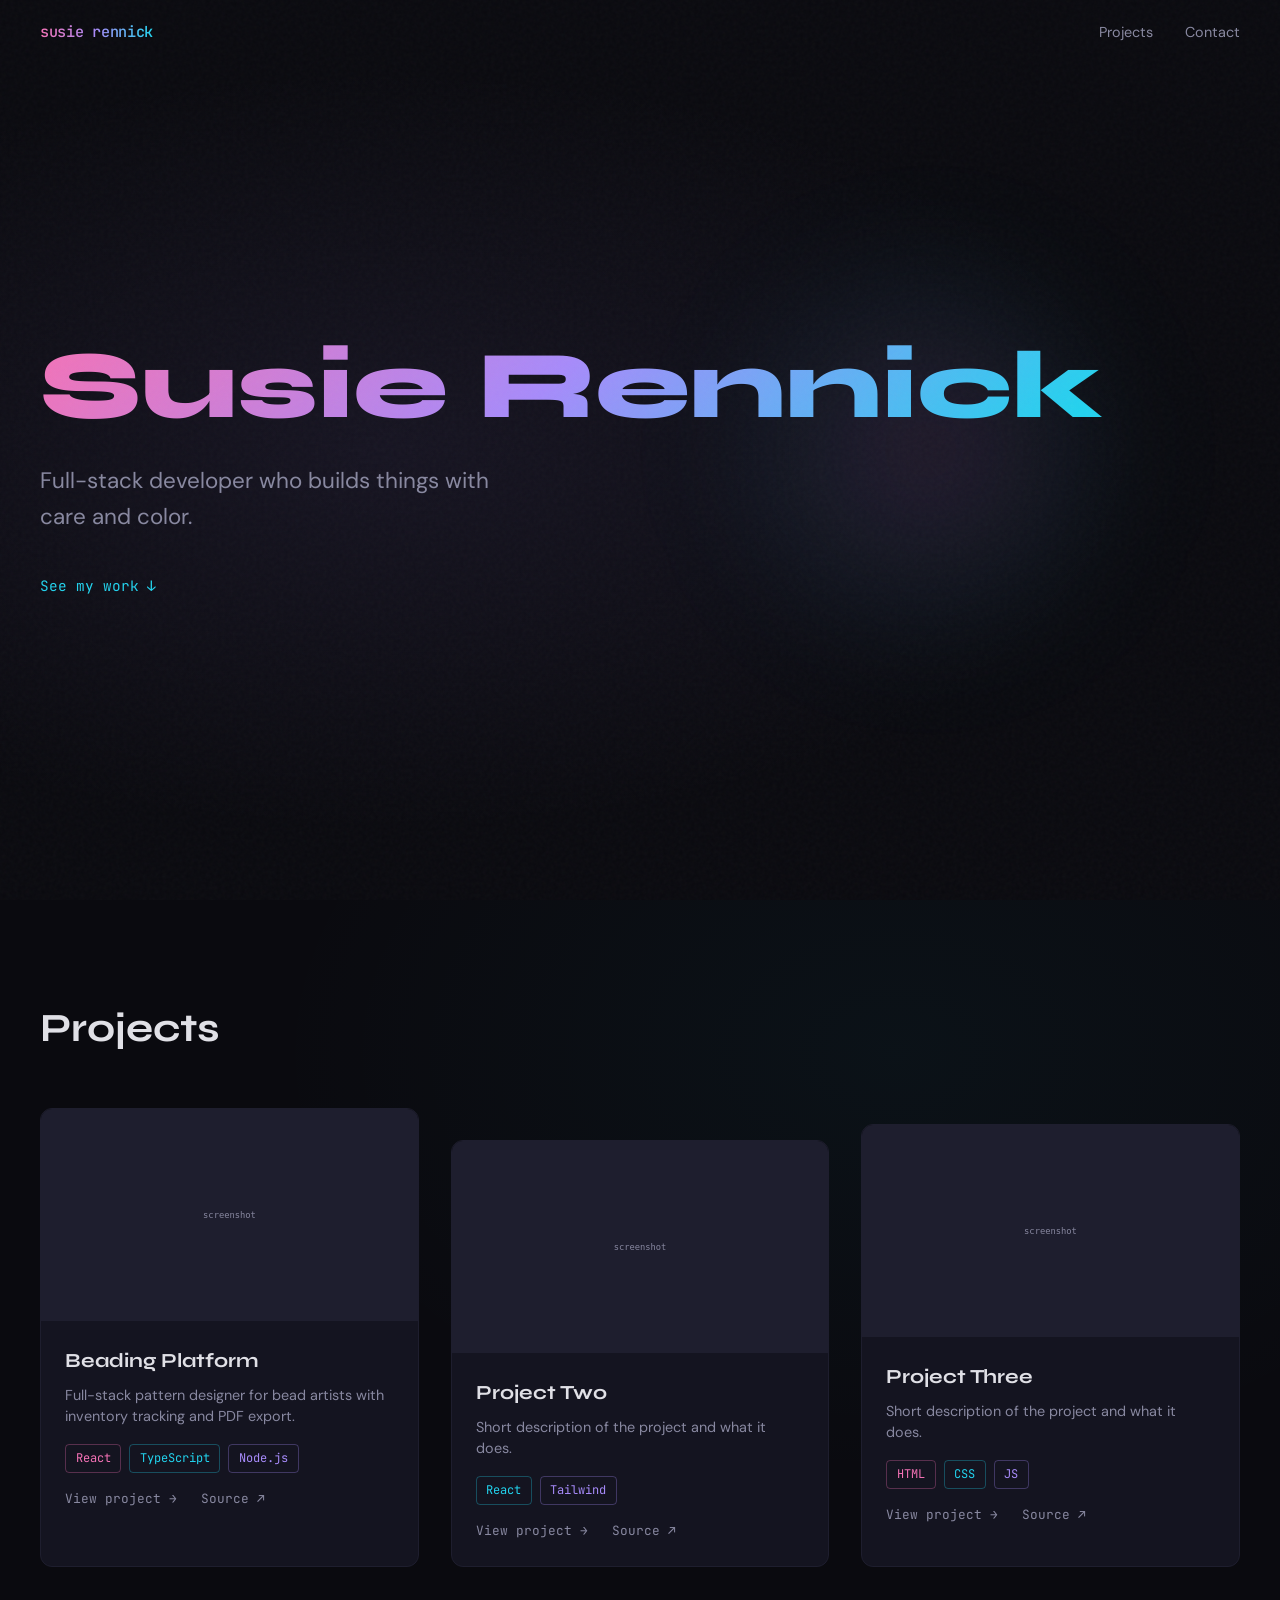
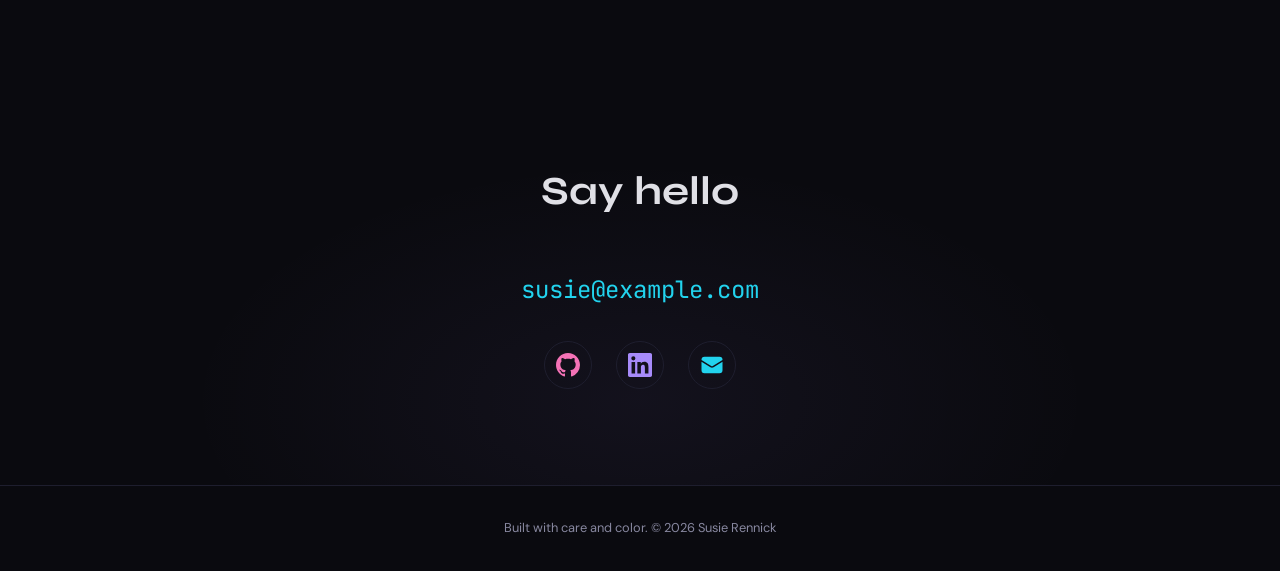
==== index.html @ 8433e07b "feat: add GitHub Pages config, favicon, and Open Graph meta tags Co-Authored-By: Claude Opus 4.6 <no" ====
<!DOCTYPE html>
<html lang="en">
<head>
  <meta charset="UTF-8">
  <meta name="viewport" content="width=device-width, initial-scale=1.0">
  <title>Susie Rennick — Developer</title>
  <meta name="description" content="Full-stack developer portfolio">
  <link rel="icon" href="data:image/svg+xml,<svg xmlns='http://www.w3.org/2000/svg' viewBox='0 0 100 100'><text y='.9em' font-size='90'>🌈</text></svg>">
  <meta property="og:title" content="Susie Rennick — Developer">
  <meta property="og:description" content="Full-stack developer portfolio">
  <meta property="og:type" content="website">
  <meta property="og:url" content="https://susierennick.github.io">
  <link rel="stylesheet" href="css/styles.css">
</head>
<body>
  <!-- Sections will be added in subsequent tasks -->
  <nav class="nav" id="nav">
    <div class="nav__inner">
      <a href="/" class="nav__logo"><span class="mono-rainbow">susie rennick</span></a>
      <button class="nav__toggle" id="nav-toggle" aria-label="Toggle menu" aria-expanded="false">
        <span></span><span></span><span></span>
      </button>
      <ul class="nav__links" id="nav-links">
        <li><a href="#projects">Projects</a></li>
        <li><a href="#contact">Contact</a></li>
      </ul>
    </div>
  </nav>
  <section class="hero" id="hero">
    <div class="hero__content reveal">
      <h1 class="hero__name">Susie Rennick</h1>
      <p class="hero__tagline">Full-stack developer who builds things with care and color.</p>
      <a href="#projects" class="hero__cta">See my work <span class="hero__arrow">↓</span></a>
    </div>
    <div class="hero__orb" aria-hidden="true"></div>
  </section>
  <section class="projects" id="projects">
    <div class="projects__inner">
      <h2 class="section-heading">Projects</h2>
      <div class="projects__grid">

        <article class="card card--pink reveal">
          <div class="card__image">
            <img src="assets/images/placeholder.svg" alt="Beading Platform screenshot" loading="lazy">
          </div>
          <div class="card__body">
            <h3 class="card__title">Beading Platform</h3>
            <p class="card__desc">Full-stack pattern designer for bead artists with inventory tracking and PDF export.</p>
            <div class="card__tags">
              <span class="tag tag--pink">React</span>
              <span class="tag tag--cyan">TypeScript</span>
              <span class="tag tag--purple">Node.js</span>
            </div>
            <div class="card__links">
              <a href="projects/beading-platform.html" class="card__link">View project →</a>
              <a href="#" class="card__link">Source ↗</a>
            </div>
          </div>
        </article>

        <article class="card card--cyan reveal">
          <div class="card__image">
            <img src="assets/images/placeholder.svg" alt="Project 2 screenshot" loading="lazy">
          </div>
          <div class="card__body">
            <h3 class="card__title">Project Two</h3>
            <p class="card__desc">Short description of the project and what it does.</p>
            <div class="card__tags">
              <span class="tag tag--cyan">React</span>
              <span class="tag tag--purple">Tailwind</span>
            </div>
            <div class="card__links">
              <a href="#" class="card__link">View project →</a>
              <a href="#" class="card__link">Source ↗</a>
            </div>
          </div>
        </article>

        <article class="card card--purple reveal">
          <div class="card__image">
            <img src="assets/images/placeholder.svg" alt="Project 3 screenshot" loading="lazy">
          </div>
          <div class="card__body">
            <h3 class="card__title">Project Three</h3>
            <p class="card__desc">Short description of the project and what it does.</p>
            <div class="card__tags">
              <span class="tag tag--pink">HTML</span>
              <span class="tag tag--cyan">CSS</span>
              <span class="tag tag--purple">JS</span>
            </div>
            <div class="card__links">
              <a href="#" class="card__link">View project →</a>
              <a href="#" class="card__link">Source ↗</a>
            </div>
          </div>
        </article>

      </div>
    </div>
  </section>
  <section class="contact" id="contact">
    <div class="contact__inner reveal">
      <h2 class="section-heading">Say hello</h2>
      <a href="mailto:susie@example.com" class="contact__email">susie@example.com</a>
      <div class="contact__socials">
        <a href="https://github.com/susierennick" class="social social--pink" aria-label="GitHub" target="_blank" rel="noopener">
          <svg width="24" height="24" viewBox="0 0 24 24" fill="currentColor"><path d="M12 0C5.37 0 0 5.37 0 12c0 5.31 3.435 9.795 8.205 11.385.6.105.825-.255.825-.57 0-.285-.015-1.23-.015-2.235-3.015.555-3.795-.735-4.035-1.41-.135-.345-.72-1.41-1.23-1.695-.42-.225-1.02-.78-.015-.795.945-.015 1.62.87 1.845 1.23 1.08 1.815 2.805 1.305 3.495.99.105-.78.42-1.305.765-1.605-2.67-.3-5.46-1.335-5.46-5.925 0-1.305.465-2.385 1.23-3.225-.12-.3-.54-1.53.12-3.18 0 0 1.005-.315 3.3 1.23.96-.27 1.98-.405 3-.405s2.04.135 3 .405c2.295-1.56 3.3-1.23 3.3-1.23.66 1.65.24 2.88.12 3.18.765.84 1.23 1.905 1.23 3.225 0 4.605-2.805 5.625-5.475 5.925.435.375.81 1.095.81 2.22 0 1.605-.015 2.895-.015 3.3 0 .315.225.69.825.57A12.02 12.02 0 0024 12c0-6.63-5.37-12-12-12z"/></svg>
        </a>
        <a href="https://linkedin.com/in/susierennick" class="social social--purple" aria-label="LinkedIn" target="_blank" rel="noopener">
          <svg width="24" height="24" viewBox="0 0 24 24" fill="currentColor"><path d="M20.447 20.452h-3.554v-5.569c0-1.328-.027-3.037-1.852-3.037-1.853 0-2.136 1.445-2.136 2.939v5.667H9.351V9h3.414v1.561h.046c.477-.9 1.637-1.85 3.37-1.85 3.601 0 4.267 2.37 4.267 5.455v6.286zM5.337 7.433a2.062 2.062 0 01-2.063-2.065 2.064 2.064 0 112.063 2.065zm1.782 13.019H3.555V9h3.564v11.452zM22.225 0H1.771C.792 0 0 .774 0 1.729v20.542C0 23.227.792 24 1.771 24h20.451C23.2 24 24 23.227 24 22.271V1.729C24 .774 23.2 0 22.222 0h.003z"/></svg>
        </a>
        <a href="mailto:susie@example.com" class="social social--cyan" aria-label="Email" target="_blank" rel="noopener">
          <svg width="24" height="24" viewBox="0 0 24 24" fill="currentColor"><path d="M1.5 8.67v8.58a3 3 0 003 3h15a3 3 0 003-3V8.67l-8.928 5.493a3 3 0 01-3.144 0L1.5 8.67z"/><path d="M22.5 6.908V6.75a3 3 0 00-3-3h-15a3 3 0 00-3 3v.158l9.714 5.978a1.5 1.5 0 001.572 0L22.5 6.908z"/></svg>
        </a>
      </div>
    </div>
  </section>

  <footer class="footer">
    <p class="footer__text">Built with care and color. © 2026 Susie Rennick</p>
  </footer>
  <script src="js/main.js"></script>
</body>
</html>
---- css/styles.css ----
/* ── Google Fonts import ── */
@import url('https://fonts.googleapis.com/css2?family=DM+Sans:ital,wght@0,400;0,500;0,700;1,400&family=JetBrains+Mono:wght@400;500;700&family=Syne:wght@400;500;600;700;800&display=swap');

/* ── CSS Custom Properties ── */
:root {
  /* Base */
  --bg: #0a0a0f;
  --surface: #141420;
  --border: #1e1e2e;
  --text: #e0e0e6;
  --text-muted: #8888a0;

  /* Dominant rainbow */
  --pink: #f472b6;
  --cyan: #22d3ee;
  --purple: #a78bfa;

  /* Supporting rainbow */
  --blue: #60a5fa;
  --green: #4ade80;
  --yellow: #facc15;
  --orange: #fb923c;

  /* Typography */
  --font-display: 'Syne', sans-serif;
  --font-body: 'DM Sans', sans-serif;
  --font-mono: 'JetBrains Mono', monospace;

  /* Spacing */
  --section-padding: 6rem 2rem;
  --nav-height: 4rem;
}

/* ── Reset ── */
*, *::before, *::after { margin: 0; padding: 0; box-sizing: border-box; }

html {
  scroll-behavior: smooth;
  scrollbar-width: thin;
  scrollbar-color: var(--purple) var(--bg);
}

body {
  font-family: var(--font-body);
  color: var(--text);
  background: var(--bg);
  line-height: 1.6;
  overflow-x: hidden;
}

/* ── Grain overlay ── */
body::after {
  content: '';
  position: fixed;
  inset: 0;
  background-image: url("data:image/svg+xml,%3Csvg viewBox='0 0 256 256' xmlns='http://www.w3.org/2000/svg'%3E%3Cfilter id='noise'%3E%3CfeTurbulence type='fractalNoise' baseFrequency='0.9' numOctaves='4' stitchTiles='stitch'/%3E%3C/filter%3E%3Crect width='100%25' height='100%25' filter='url(%23noise)' opacity='0.03'/%3E%3C/svg%3E");
  pointer-events: none;
  z-index: 9999;
}

/* ── Webkit scrollbar ── */
::-webkit-scrollbar { width: 6px; }
::-webkit-scrollbar-track { background: var(--bg); }
::-webkit-scrollbar-thumb {
  background: linear-gradient(180deg, var(--pink), var(--purple), var(--cyan), var(--blue), var(--green), var(--yellow), var(--orange));
  border-radius: 3px;
}

/* ── Typography base ── */
h1, h2, h3, h4 { font-family: var(--font-display); font-weight: 700; }
a { color: inherit; text-decoration: none; }

/* ── Navigation ── */
.nav {
  position: fixed;
  top: 0;
  left: 0;
  right: 0;
  z-index: 1000;
  padding: 0 2rem;
  height: var(--nav-height);
  display: flex;
  align-items: center;
  transition: background 0.3s, backdrop-filter 0.3s;
}

.nav--scrolled {
  background: rgba(20, 20, 32, 0.85);
  backdrop-filter: blur(12px);
  border-bottom: 1px solid var(--border);
}

.nav__inner {
  max-width: 1200px;
  width: 100%;
  margin: 0 auto;
  display: flex;
  align-items: center;
  justify-content: space-between;
}

.nav__logo {
  font-family: var(--font-mono);
  font-size: 0.95rem;
  font-weight: 500;
  letter-spacing: -0.02em;
}

.mono-rainbow {
  background: linear-gradient(90deg, var(--pink), var(--purple), var(--cyan));
  -webkit-background-clip: text;
  background-clip: text;
  -webkit-text-fill-color: transparent;
}

.nav__links {
  display: flex;
  gap: 2rem;
  list-style: none;
}

.nav__links a {
  font-family: var(--font-body);
  font-size: 0.9rem;
  color: var(--text-muted);
  transition: color 0.2s;
  position: relative;
}

.nav__links a::after {
  content: '';
  position: absolute;
  bottom: -4px;
  left: 0;
  width: 0;
  height: 2px;
  background: var(--pink);
  transition: width 0.3s;
}

.nav__links a:hover { color: var(--text); }
.nav__links a:hover::after { width: 100%; }

/* Hamburger */
.nav__toggle {
  display: none;
  flex-direction: column;
  gap: 5px;
  background: none;
  border: none;
  cursor: pointer;
  padding: 4px;
}

.nav__toggle span {
  width: 24px;
  height: 2px;
  background: var(--text);
  transition: transform 0.3s, opacity 0.3s;
}

/* Mobile */
@media (max-width: 768px) {
  .nav__toggle { display: flex; }
  .nav__links {
    position: fixed;
    top: var(--nav-height);
    left: 0;
    right: 0;
    flex-direction: column;
    background: rgba(20, 20, 32, 0.95);
    backdrop-filter: blur(12px);
    padding: 2rem;
    gap: 1.5rem;
    transform: translateY(-100%);
    opacity: 0;
    transition: transform 0.3s, opacity 0.3s;
    pointer-events: none;
  }
  .nav__links--open {
    transform: translateY(0);
    opacity: 1;
    pointer-events: all;
  }
  .nav__toggle--open span:nth-child(1) { transform: rotate(45deg) translate(5px, 5px); }
  .nav__toggle--open span:nth-child(2) { opacity: 0; }
  .nav__toggle--open span:nth-child(3) { transform: rotate(-45deg) translate(5px, -5px); }
}

/* ── Hero ── */
.hero {
  min-height: 100vh;
  display: flex;
  align-items: center;
  padding: var(--section-padding);
  padding-top: calc(var(--nav-height) + 4rem);
  position: relative;
  overflow: hidden;
  background: radial-gradient(ellipse at 30% 50%, rgba(167, 139, 250, 0.08) 0%, transparent 60%);
}

.hero__content {
  max-width: 1200px;
  margin: 0 auto;
  width: 100%;
  position: relative;
  z-index: 1;
}

.hero__name {
  font-family: var(--font-display);
  font-size: clamp(3rem, 8vw, 6rem);
  font-weight: 800;
  line-height: 1.1;
  background: linear-gradient(135deg, var(--pink), var(--purple), var(--cyan), var(--blue), var(--green), var(--yellow), var(--orange), var(--pink));
  background-size: 300% 300%;
  -webkit-background-clip: text;
  background-clip: text;
  -webkit-text-fill-color: transparent;
  animation: rainbow-shift 8s ease-in-out infinite;
}

@keyframes rainbow-shift {
  0%, 100% { background-position: 0% 50%; }
  50% { background-position: 100% 50%; }
}

.hero__tagline {
  font-size: clamp(1.1rem, 2.5vw, 1.4rem);
  color: var(--text-muted);
  margin-top: 1.5rem;
  max-width: 500px;
}

.hero__cta {
  display: inline-flex;
  align-items: center;
  gap: 0.5rem;
  margin-top: 2.5rem;
  font-family: var(--font-mono);
  font-size: 0.9rem;
  color: var(--cyan);
  transition: color 0.2s;
}

.hero__cta:hover { color: var(--text); }

.hero__arrow {
  display: inline-block;
  animation: bounce 2s ease-in-out infinite;
}

@keyframes bounce {
  0%, 100% { transform: translateY(0); }
  50% { transform: translateY(4px); }
}

/* Decorative orb */
.hero__orb {
  position: absolute;
  right: 10%;
  top: 50%;
  transform: translateY(-50%);
  width: clamp(250px, 35vw, 450px);
  height: clamp(250px, 35vw, 450px);
  border-radius: 50%;
  background: radial-gradient(circle, rgba(244, 114, 182, 0.15), rgba(167, 139, 250, 0.1), rgba(34, 211, 238, 0.05), transparent 70%);
  filter: blur(60px);
  animation: orb-pulse 6s ease-in-out infinite;
}

@keyframes orb-pulse {
  0%, 100% { transform: translateY(-50%) scale(1); opacity: 0.6; }
  50% { transform: translateY(-50%) scale(1.1); opacity: 1; }
}

@media (max-width: 768px) {
  .hero__orb {
    right: -20%;
    width: 300px;
    height: 300px;
  }
}

/* ── Section shared ── */
.section-heading {
  font-size: clamp(1.8rem, 4vw, 2.5rem);
  margin-bottom: 3rem;
  color: var(--text);
}

/* ── Projects ── */
.projects {
  padding: var(--section-padding);
  background: radial-gradient(ellipse at 70% 20%, rgba(34, 211, 238, 0.04) 0%, transparent 50%);
}

.projects__inner {
  max-width: 1200px;
  margin: 0 auto;
}

.projects__grid {
  display: grid;
  grid-template-columns: repeat(auto-fill, minmax(320px, 1fr));
  gap: 2rem;
}

/* Staggered offsets */
.projects__grid .card:nth-child(2) { margin-top: 2rem; }
.projects__grid .card:nth-child(3n) { margin-top: 1rem; }

/* ── Cards ── */
.card {
  background: var(--surface);
  border: 1px solid var(--border);
  border-radius: 12px;
  overflow: hidden;
  transition: border-color 0.3s, box-shadow 0.3s, transform 0.3s;
}

.card:hover { transform: translateY(-4px); }
.card--pink:hover { border-color: var(--pink); box-shadow: 0 0 30px rgba(244, 114, 182, 0.15); }
.card--cyan:hover { border-color: var(--cyan); box-shadow: 0 0 30px rgba(34, 211, 238, 0.15); }
.card--purple:hover { border-color: var(--purple); box-shadow: 0 0 30px rgba(167, 139, 250, 0.15); }

.card__image {
  aspect-ratio: 16/9;
  overflow: hidden;
  background: var(--bg);
}

.card__image img {
  width: 100%;
  height: 100%;
  object-fit: cover;
}

.card__body { padding: 1.5rem; }

.card__title {
  font-family: var(--font-display);
  font-size: 1.25rem;
  margin-bottom: 0.5rem;
}

.card__desc {
  font-size: 0.9rem;
  color: var(--text-muted);
  margin-bottom: 1rem;
  line-height: 1.5;
}

.card__tags {
  display: flex;
  flex-wrap: wrap;
  gap: 0.5rem;
  margin-bottom: 1rem;
}

.tag {
  font-family: var(--font-mono);
  font-size: 0.75rem;
  padding: 0.25rem 0.6rem;
  border-radius: 4px;
  border: 1px solid;
}

.tag--pink { color: var(--pink); border-color: rgba(244, 114, 182, 0.3); }
.tag--cyan { color: var(--cyan); border-color: rgba(34, 211, 238, 0.3); }
.tag--purple { color: var(--purple); border-color: rgba(167, 139, 250, 0.3); }

.card__links {
  display: flex;
  gap: 1.5rem;
}

.card__link {
  font-family: var(--font-mono);
  font-size: 0.8rem;
  color: var(--text-muted);
  transition: color 0.2s;
}

.card__link:hover { color: var(--text); }

/* ── Scroll reveal animation ── */
.reveal {
  opacity: 0;
  transform: translateY(30px);
  transition: opacity 0.6s ease, transform 0.6s ease;
}

.reveal--visible {
  opacity: 1;
  transform: translateY(0);
}

@media (max-width: 768px) {
  .projects__grid { grid-template-columns: 1fr; }
  .projects__grid .card:nth-child(n) { margin-top: 0; }
}

/* ── Contact ── */
.contact {
  padding: var(--section-padding);
  text-align: center;
  background: radial-gradient(ellipse at 50% 80%, rgba(167, 139, 250, 0.06) 0%, transparent 50%);
}

.contact__inner {
  max-width: 600px;
  margin: 0 auto;
}

.contact__email {
  display: inline-block;
  font-family: var(--font-mono);
  font-size: clamp(1.1rem, 3vw, 1.5rem);
  color: var(--cyan);
  margin-bottom: 2rem;
  position: relative;
  transition: color 0.2s;
}

.contact__email::after {
  content: '';
  position: absolute;
  bottom: -2px;
  left: 0;
  width: 0;
  height: 2px;
  background: var(--cyan);
  transition: width 0.3s;
}

.contact__email:hover { color: var(--text); }
.contact__email:hover::after { width: 100%; }

.contact__socials {
  display: flex;
  justify-content: center;
  gap: 1.5rem;
}

.social {
  display: flex;
  align-items: center;
  justify-content: center;
  width: 48px;
  height: 48px;
  border-radius: 50%;
  border: 1px solid var(--border);
  transition: transform 0.2s, border-color 0.2s, box-shadow 0.2s;
}

.social:hover { transform: scale(1.15); }
.social--pink { color: var(--pink); }
.social--pink:hover { border-color: var(--pink); box-shadow: 0 0 20px rgba(244, 114, 182, 0.2); }
.social--purple { color: var(--purple); }
.social--purple:hover { border-color: var(--purple); box-shadow: 0 0 20px rgba(167, 139, 250, 0.2); }
.social--cyan { color: var(--cyan); }
.social--cyan:hover { border-color: var(--cyan); box-shadow: 0 0 20px rgba(34, 211, 238, 0.2); }

/* ── Footer ── */
.footer {
  padding: 2rem;
  text-align: center;
  border-top: 1px solid var(--border);
}

.footer__text {
  font-size: 0.8rem;
  color: var(--text-muted);
}

/* ── Project detail ── */
.project-detail {
  padding: var(--section-padding);
  padding-top: calc(var(--nav-height) + 4rem);
}

.project-detail__inner {
  max-width: 800px;
  margin: 0 auto;
}

.project-detail__back {
  font-family: var(--font-mono);
  font-size: 0.85rem;
  color: var(--text-muted);
  transition: color 0.2s;
  display: inline-block;
  margin-bottom: 2rem;
}

.project-detail__back:hover { color: var(--cyan); }

.project-detail__title {
  font-size: clamp(2rem, 5vw, 3rem);
  margin-bottom: 1rem;
}

.project-detail__subtitle {
  font-size: 1.1rem;
  color: var(--text-muted);
  margin-bottom: 2rem;
  max-width: 600px;
}

.project-detail__screenshot {
  border-radius: 12px;
  overflow: hidden;
  border: 1px solid var(--border);
  margin-bottom: 3rem;
}

.project-detail__screenshot img {
  width: 100%;
  display: block;
}

.project-detail__content h2 {
  font-size: 1.3rem;
  margin: 2rem 0 1rem;
  color: var(--text);
}

.project-detail__content p {
  color: var(--text-muted);
  line-height: 1.7;
  margin-bottom: 1rem;
}

.project-detail__content .card__tags {
  margin-bottom: 1rem;
}

.project-detail__links {
  display: flex;
  gap: 1.5rem;
}
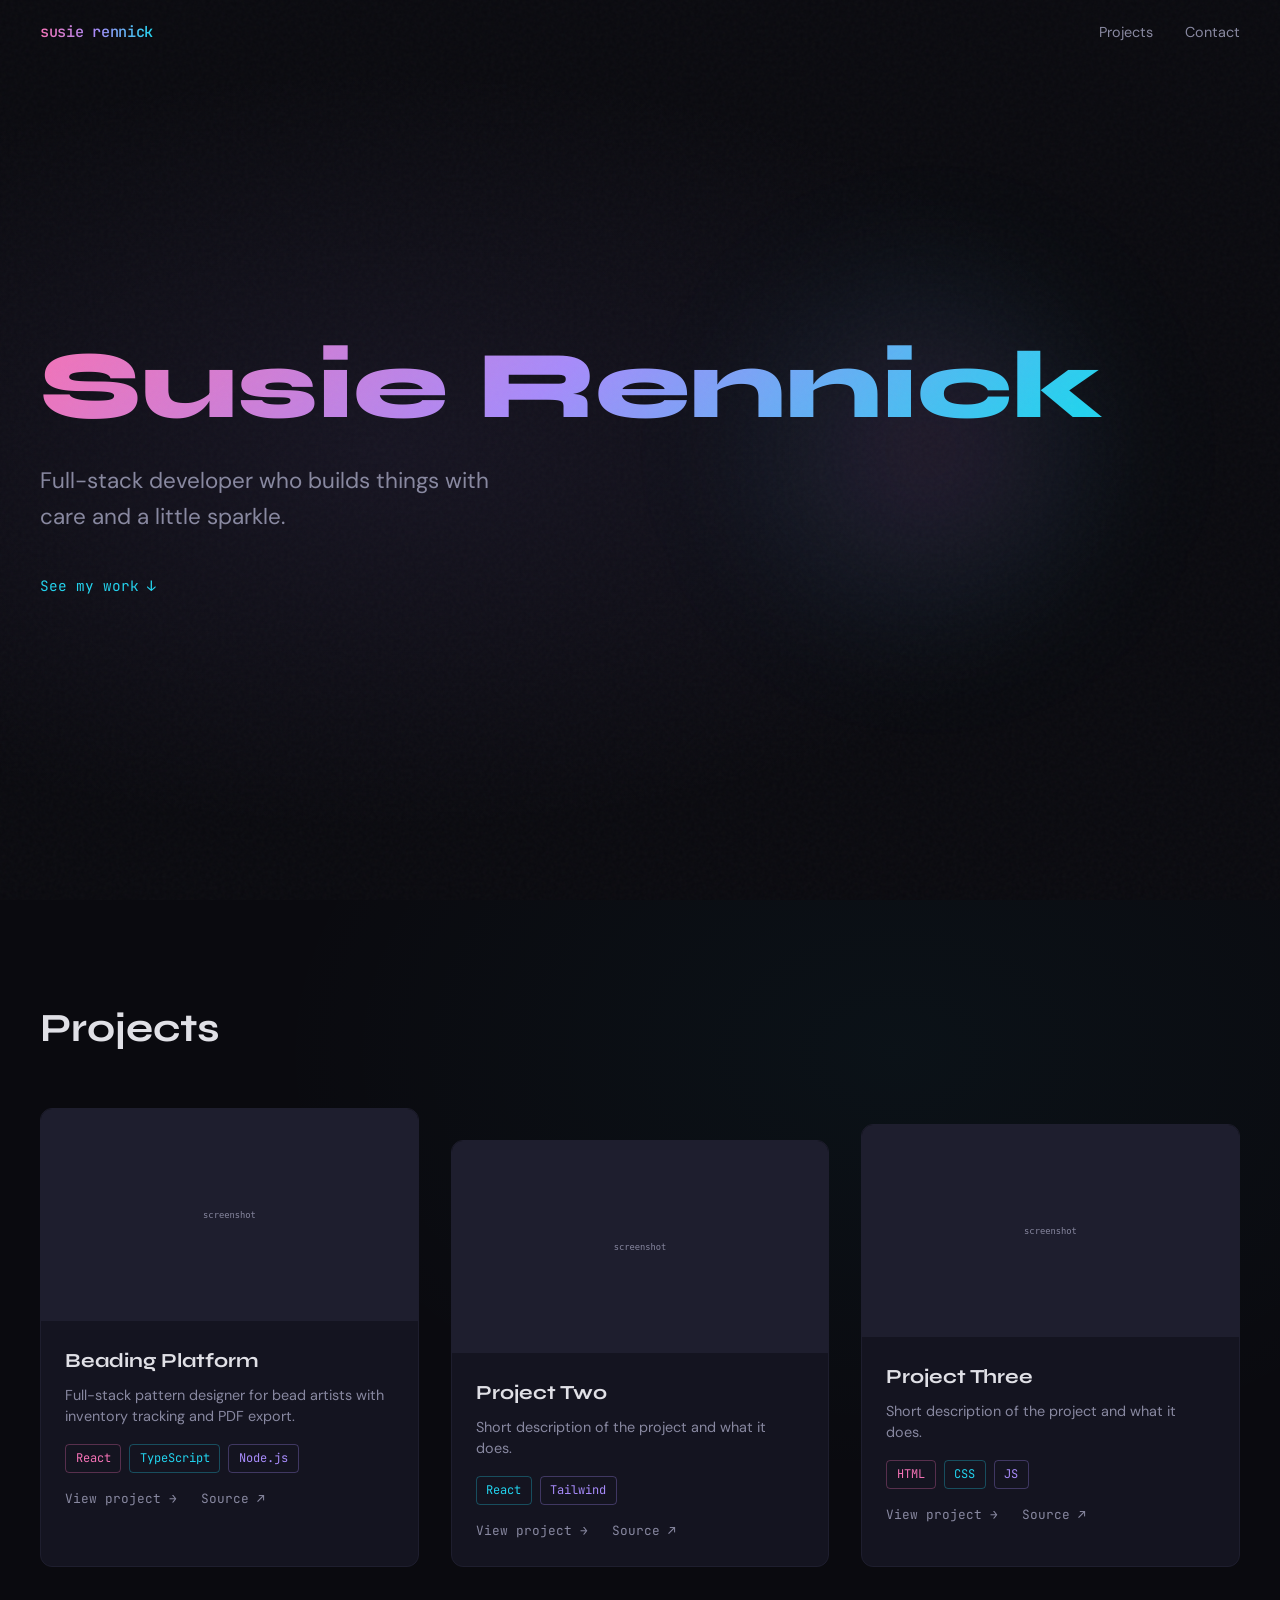
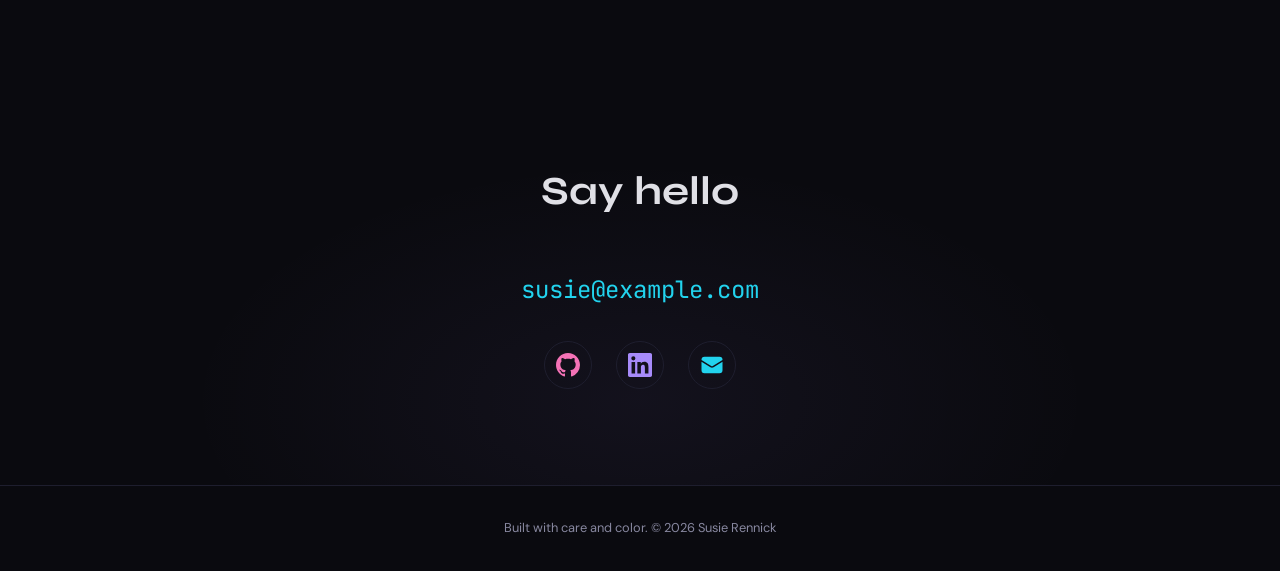
==== commit 44e559d4: "fix: update hero tagline to "care and a little sparkle" Co-Authored-By: Claude Opus 4.6 <noreply@ant" ====
--- a/index.html
+++ b/index.html
@@ -29,7 +29,7 @@
   <section class="hero" id="hero">
     <div class="hero__content reveal">
       <h1 class="hero__name">Susie Rennick</h1>
-      <p class="hero__tagline">Full-stack developer who builds things with care and color.</p>
+      <p class="hero__tagline">Full-stack developer who builds things with care and a little sparkle.</p>
       <a href="#projects" class="hero__cta">See my work <span class="hero__arrow">↓</span></a>
     </div>
     <div class="hero__orb" aria-hidden="true"></div>
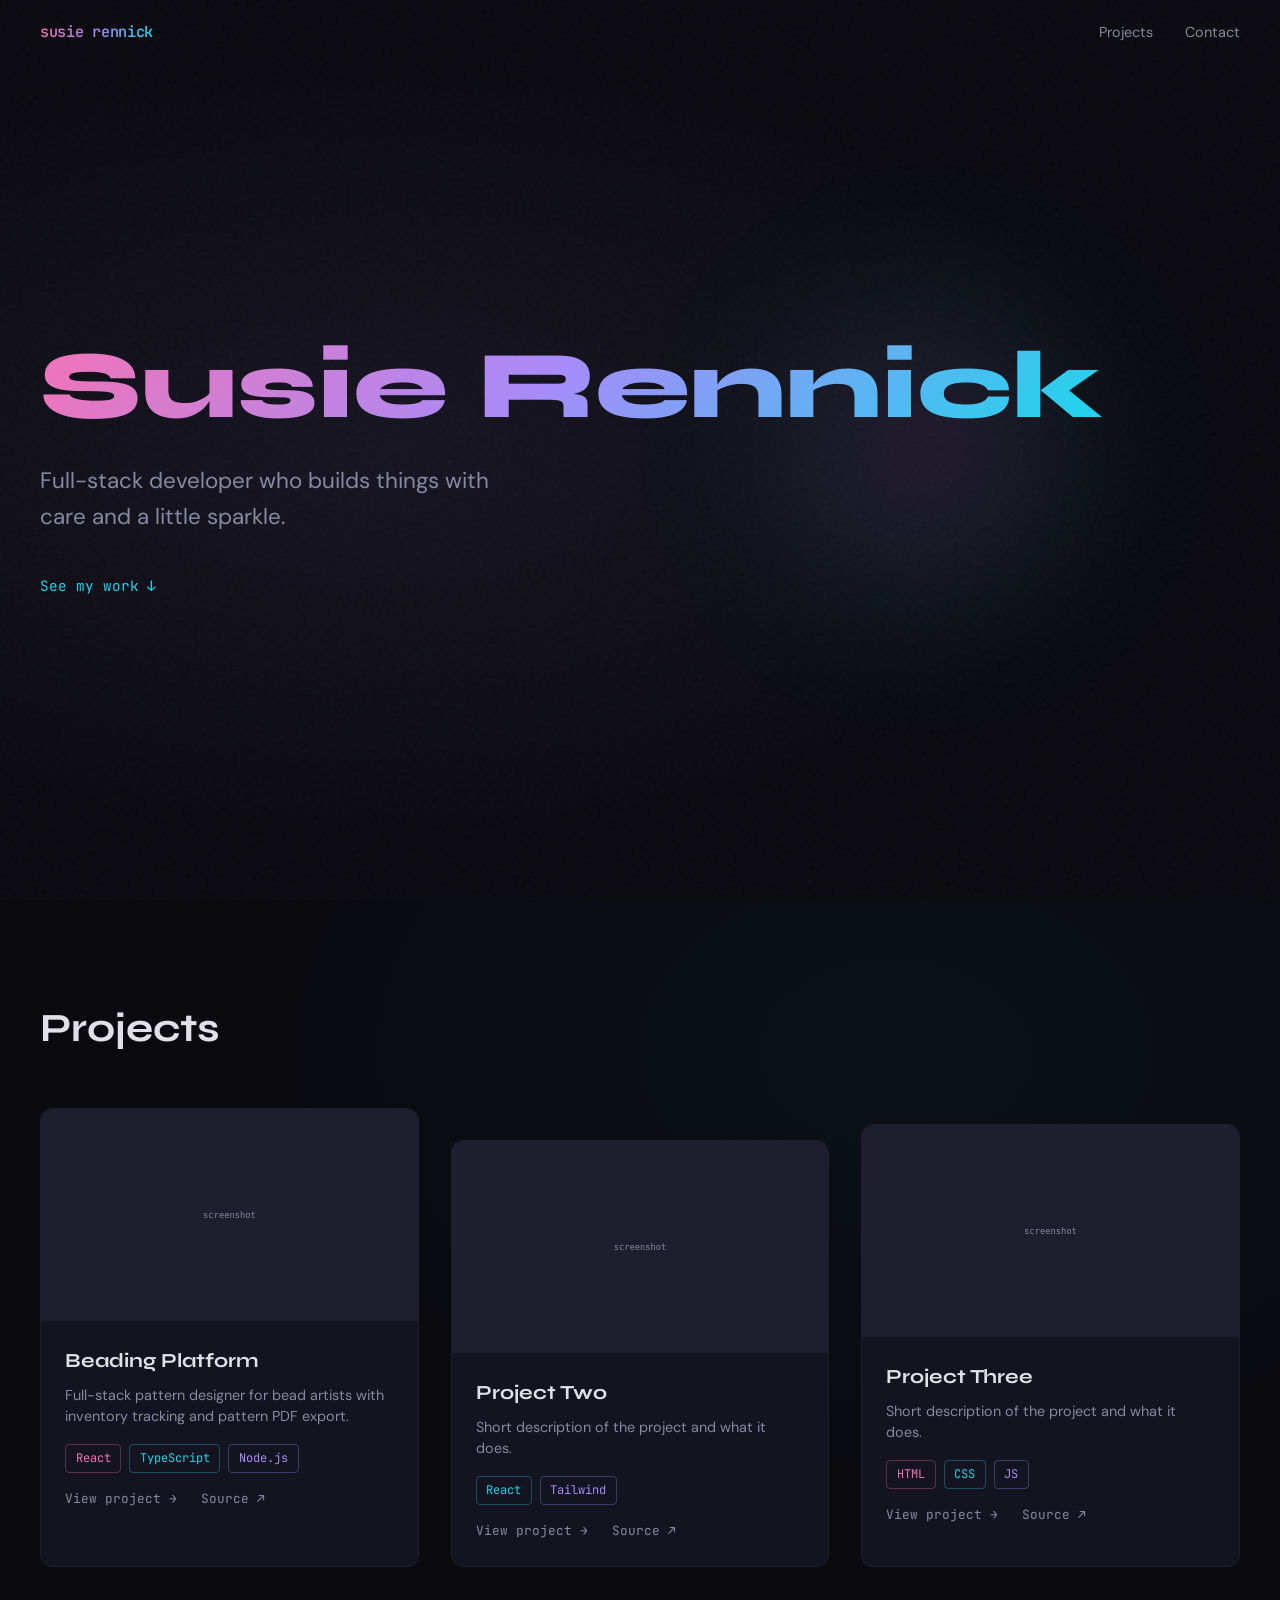
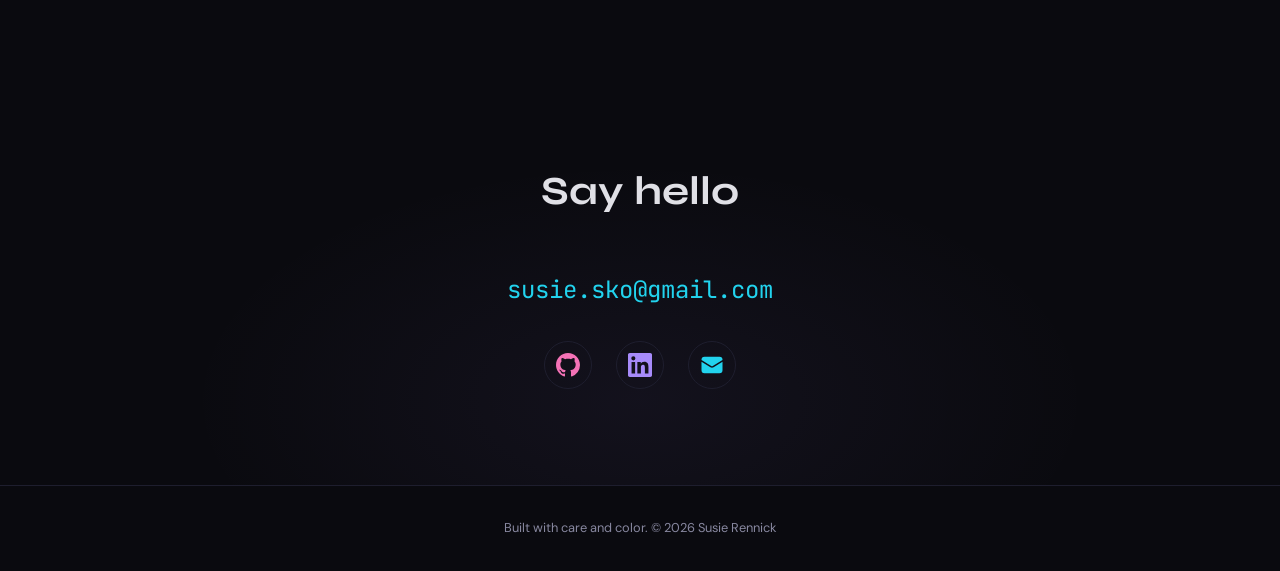
==== commit 56402068: "feat: add features list to beading platform page and update contact info - Add features section with" ====
--- a/index.html
+++ b/index.html
@@ -45,7 +45,7 @@
           </div>
           <div class="card__body">
             <h3 class="card__title">Beading Platform</h3>
-            <p class="card__desc">Full-stack pattern designer for bead artists with inventory tracking and PDF export.</p>
+            <p class="card__desc">Full-stack pattern designer for bead artists with inventory tracking and pattern PDF export.</p>
             <div class="card__tags">
               <span class="tag tag--pink">React</span>
               <span class="tag tag--cyan">TypeScript</span>
@@ -101,15 +101,15 @@
   <section class="contact" id="contact">
     <div class="contact__inner reveal">
       <h2 class="section-heading">Say hello</h2>
-      <a href="mailto:susie@example.com" class="contact__email">susie@example.com</a>
+      <a href="mailto:susie.sko@gmail.com" class="contact__email">susie.sko@gmail.com</a>
       <div class="contact__socials">
-        <a href="https://github.com/susierennick" class="social social--pink" aria-label="GitHub" target="_blank" rel="noopener">
+        <a href="https://github.com/susiesko" class="social social--pink" aria-label="GitHub" target="_blank" rel="noopener">
           <svg width="24" height="24" viewBox="0 0 24 24" fill="currentColor"><path d="M12 0C5.37 0 0 5.37 0 12c0 5.31 3.435 9.795 8.205 11.385.6.105.825-.255.825-.57 0-.285-.015-1.23-.015-2.235-3.015.555-3.795-.735-4.035-1.41-.135-.345-.72-1.41-1.23-1.695-.42-.225-1.02-.78-.015-.795.945-.015 1.62.87 1.845 1.23 1.08 1.815 2.805 1.305 3.495.99.105-.78.42-1.305.765-1.605-2.67-.3-5.46-1.335-5.46-5.925 0-1.305.465-2.385 1.23-3.225-.12-.3-.54-1.53.12-3.18 0 0 1.005-.315 3.3 1.23.96-.27 1.98-.405 3-.405s2.04.135 3 .405c2.295-1.56 3.3-1.23 3.3-1.23.66 1.65.24 2.88.12 3.18.765.84 1.23 1.905 1.23 3.225 0 4.605-2.805 5.625-5.475 5.925.435.375.81 1.095.81 2.22 0 1.605-.015 2.895-.015 3.3 0 .315.225.69.825.57A12.02 12.02 0 0024 12c0-6.63-5.37-12-12-12z"/></svg>
         </a>
-        <a href="https://linkedin.com/in/susierennick" class="social social--purple" aria-label="LinkedIn" target="_blank" rel="noopener">
+        <a href="https://www.linkedin.com/in/susan-rennick/" class="social social--purple" aria-label="LinkedIn" target="_blank" rel="noopener">
           <svg width="24" height="24" viewBox="0 0 24 24" fill="currentColor"><path d="M20.447 20.452h-3.554v-5.569c0-1.328-.027-3.037-1.852-3.037-1.853 0-2.136 1.445-2.136 2.939v5.667H9.351V9h3.414v1.561h.046c.477-.9 1.637-1.85 3.37-1.85 3.601 0 4.267 2.37 4.267 5.455v6.286zM5.337 7.433a2.062 2.062 0 01-2.063-2.065 2.064 2.064 0 112.063 2.065zm1.782 13.019H3.555V9h3.564v11.452zM22.225 0H1.771C.792 0 0 .774 0 1.729v20.542C0 23.227.792 24 1.771 24h20.451C23.2 24 24 23.227 24 22.271V1.729C24 .774 23.2 0 22.222 0h.003z"/></svg>
         </a>
-        <a href="mailto:susie@example.com" class="social social--cyan" aria-label="Email" target="_blank" rel="noopener">
+        <a href="mailto:susie.sko@gmail.com" class="social social--cyan" aria-label="Email" target="_blank" rel="noopener">
           <svg width="24" height="24" viewBox="0 0 24 24" fill="currentColor"><path d="M1.5 8.67v8.58a3 3 0 003 3h15a3 3 0 003-3V8.67l-8.928 5.493a3 3 0 01-3.144 0L1.5 8.67z"/><path d="M22.5 6.908V6.75a3 3 0 00-3-3h-15a3 3 0 00-3 3v.158l9.714 5.978a1.5 1.5 0 001.572 0L22.5 6.908z"/></svg>
         </a>
       </div>
--- a/css/styles.css
+++ b/css/styles.css
@@ -536,6 +536,54 @@
   margin-bottom: 1rem;
 }
 
+.feature-list {
+  list-style: none;
+  display: flex;
+  flex-direction: column;
+  gap: 0.75rem;
+}
+
+.feature-list li {
+  color: var(--text-muted);
+  line-height: 1.6;
+  padding-left: 1.5rem;
+  position: relative;
+}
+
+.feature-list li::before {
+  content: '→';
+  position: absolute;
+  left: 0;
+  color: var(--pink);
+}
+
+.feature-list li:nth-child(2)::before { color: var(--cyan); }
+.feature-list li:nth-child(3)::before { color: var(--purple); }
+.feature-list li:nth-child(4)::before { color: var(--pink); }
+
+.feature-sublist {
+  list-style: none;
+  margin-top: 0.5rem;
+  display: flex;
+  flex-direction: column;
+  gap: 0.4rem;
+}
+
+.feature-sublist li {
+  padding-left: 1.25rem;
+  font-size: 0.9rem;
+}
+
+.feature-sublist li::before {
+  content: '·';
+  font-weight: 700;
+  color: var(--purple);
+}
+
+.feature-sublist li:nth-child(2)::before { color: var(--cyan); }
+.feature-sublist li:nth-child(3)::before { color: var(--pink); }
+.feature-sublist li:nth-child(4)::before { color: var(--purple); }
+
 .project-detail__links {
   display: flex;
   gap: 1.5rem;
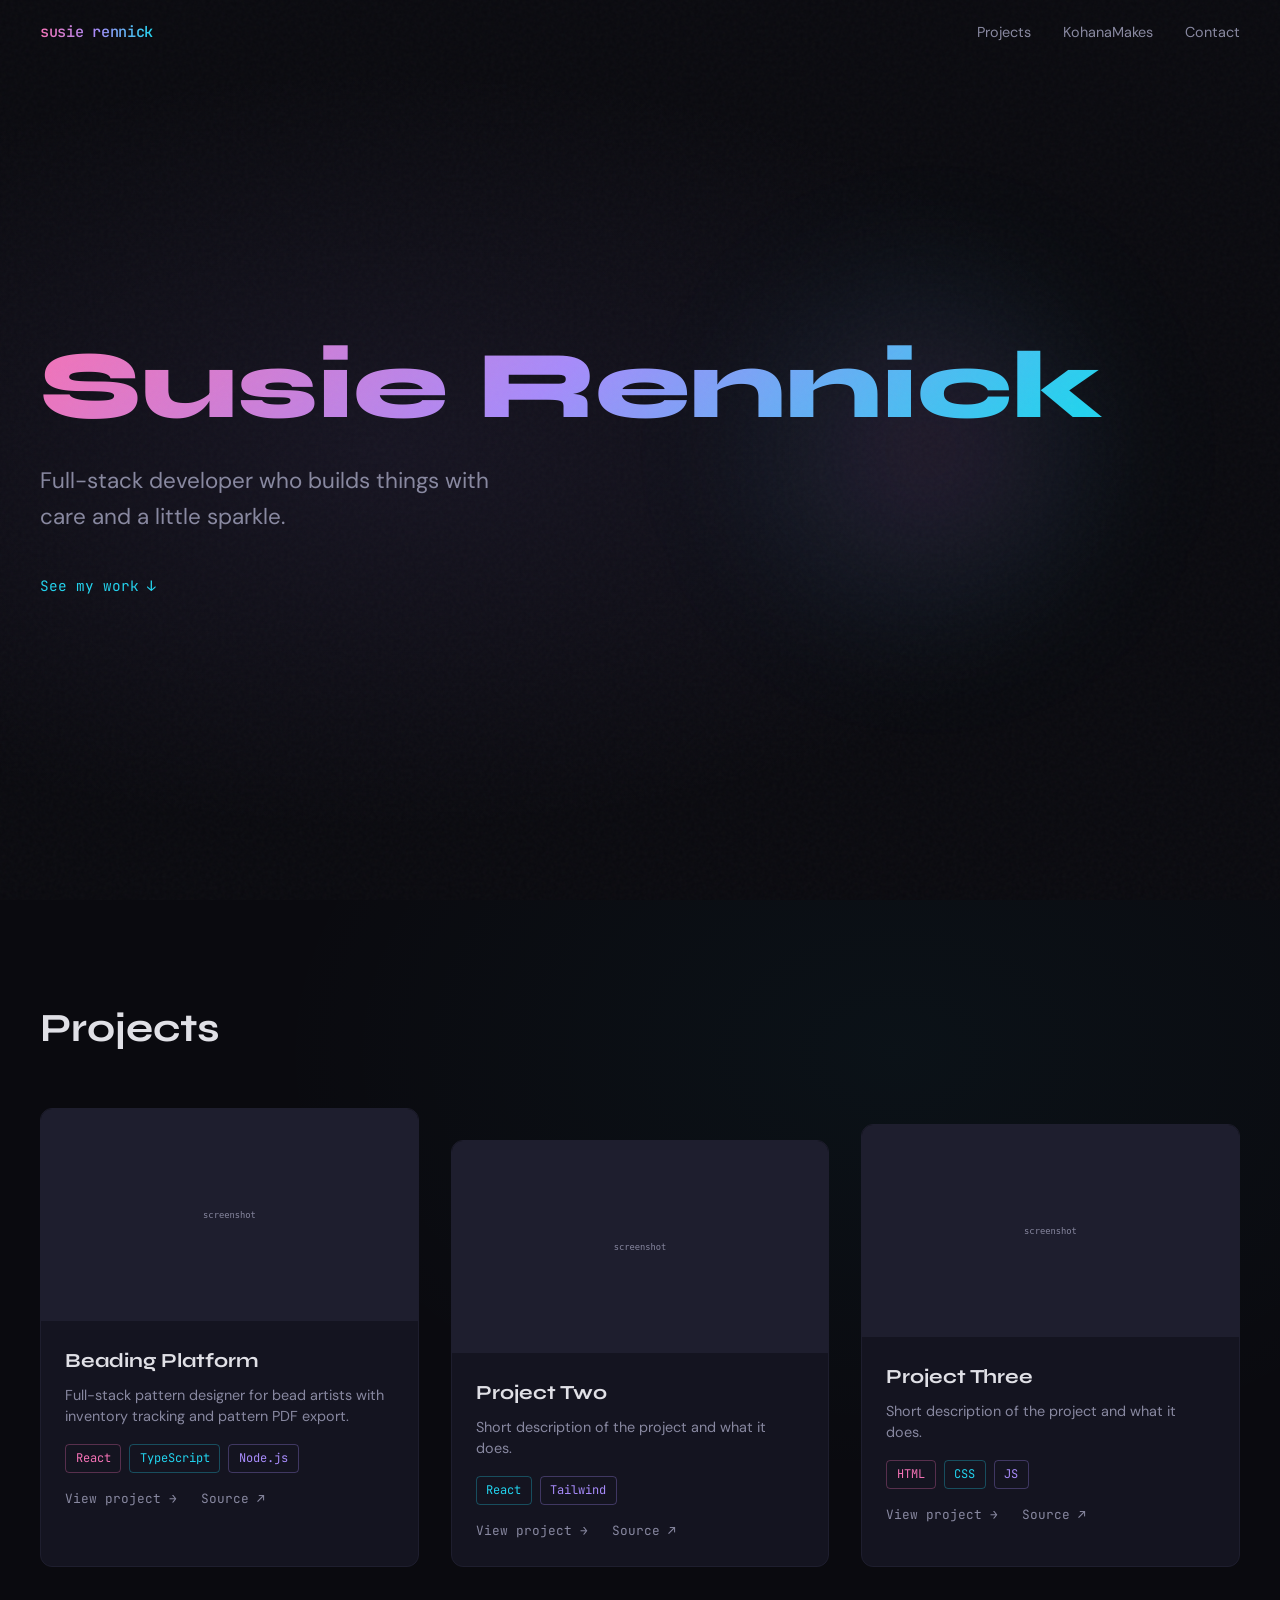
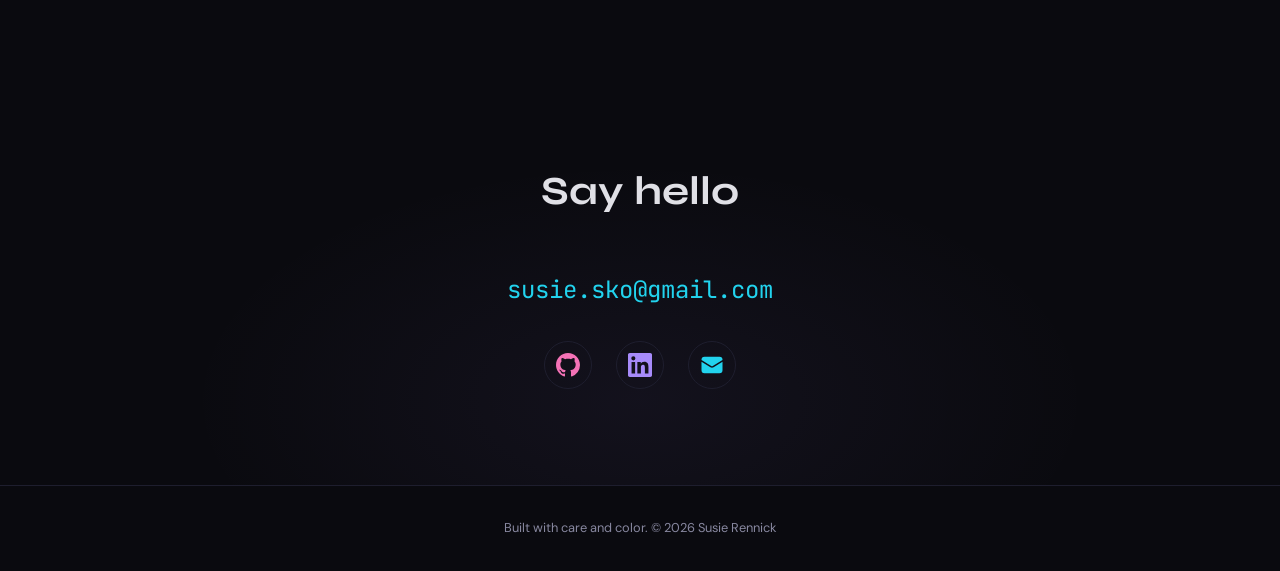
==== commit 561b6093: "feat: add KohanaMakes page with Instagram embeds and Etsy link - New kohana-makes.html with brand in" ====
--- a/index.html
+++ b/index.html
@@ -22,6 +22,7 @@
       </button>
       <ul class="nav__links" id="nav-links">
         <li><a href="#projects">Projects</a></li>
+        <li><a href="kohana-makes.html">KohanaMakes</a></li>
         <li><a href="#contact">Contact</a></li>
       </ul>
     </div>
--- a/css/styles.css
+++ b/css/styles.css
@@ -588,3 +588,112 @@
   display: flex;
   gap: 1.5rem;
 }
+
+/* ── KohanaMakes ── */
+.kohana {
+  padding: var(--section-padding);
+  padding-top: calc(var(--nav-height) + 4rem);
+  text-align: center;
+  background: radial-gradient(ellipse at 40% 40%, rgba(244, 114, 182, 0.06) 0%, transparent 50%);
+}
+
+.kohana__inner {
+  max-width: 900px;
+  margin: 0 auto;
+}
+
+.kohana__title {
+  font-size: clamp(2.5rem, 6vw, 4rem);
+  font-weight: 800;
+  background: linear-gradient(135deg, var(--pink), var(--purple), var(--cyan));
+  background-size: 200% 200%;
+  -webkit-background-clip: text;
+  background-clip: text;
+  -webkit-text-fill-color: transparent;
+  animation: rainbow-shift 8s ease-in-out infinite;
+  margin-bottom: 1rem;
+}
+
+.kohana__subtitle {
+  font-size: clamp(1rem, 2.5vw, 1.3rem);
+  color: var(--text-muted);
+  margin-bottom: 2rem;
+}
+
+.kohana__links {
+  display: flex;
+  justify-content: center;
+  gap: 1rem;
+  flex-wrap: wrap;
+}
+
+.kohana__btn {
+  font-family: var(--font-mono);
+  font-size: 0.85rem;
+  padding: 0.6rem 1.4rem;
+  border-radius: 8px;
+  border: 1px solid var(--border);
+  transition: border-color 0.2s, box-shadow 0.2s, color 0.2s;
+}
+
+.kohana__btn--etsy {
+  color: var(--orange);
+}
+
+.kohana__btn--etsy:hover {
+  border-color: var(--orange);
+  box-shadow: 0 0 20px rgba(251, 146, 60, 0.15);
+}
+
+.kohana__btn--insta {
+  color: var(--pink);
+}
+
+.kohana__btn--insta:hover {
+  border-color: var(--pink);
+  box-shadow: 0 0 20px rgba(244, 114, 182, 0.15);
+}
+
+/* ── Gallery ── */
+.gallery {
+  padding: var(--section-padding);
+}
+
+.gallery__inner {
+  max-width: 1200px;
+  margin: 0 auto;
+}
+
+.gallery__embeds {
+  display: grid;
+  grid-template-columns: repeat(auto-fit, minmax(320px, 1fr));
+  gap: 2rem;
+  justify-items: center;
+  margin-bottom: 2rem;
+}
+
+.gallery__embeds .instagram-media {
+  margin: 0 !important;
+}
+
+.gallery__cta {
+  text-align: center;
+  font-family: var(--font-mono);
+  font-size: 0.9rem;
+  color: var(--text-muted);
+}
+
+.gallery__cta a {
+  color: var(--pink);
+  transition: color 0.2s;
+}
+
+.gallery__cta a:hover {
+  color: var(--text);
+}
+
+@media (max-width: 768px) {
+  .gallery__grid {
+    grid-template-columns: repeat(2, 1fr);
+  }
+}
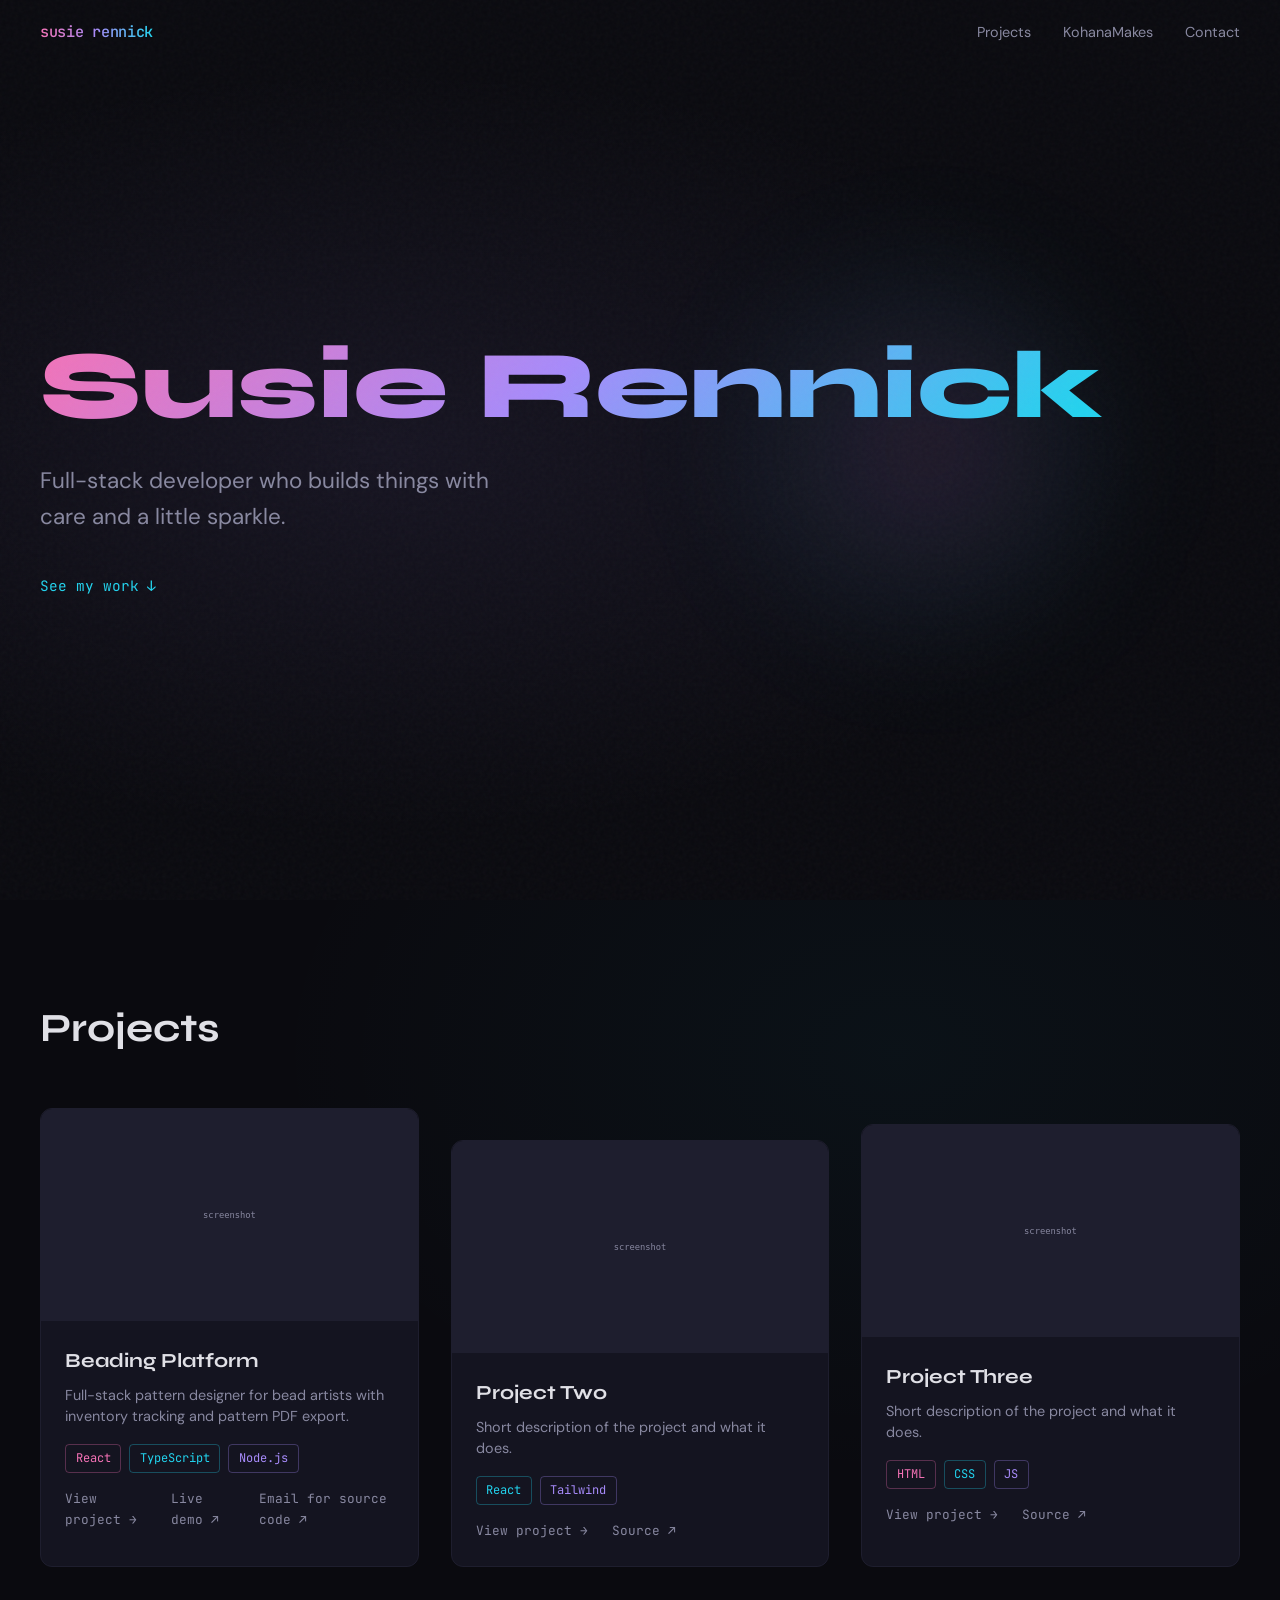
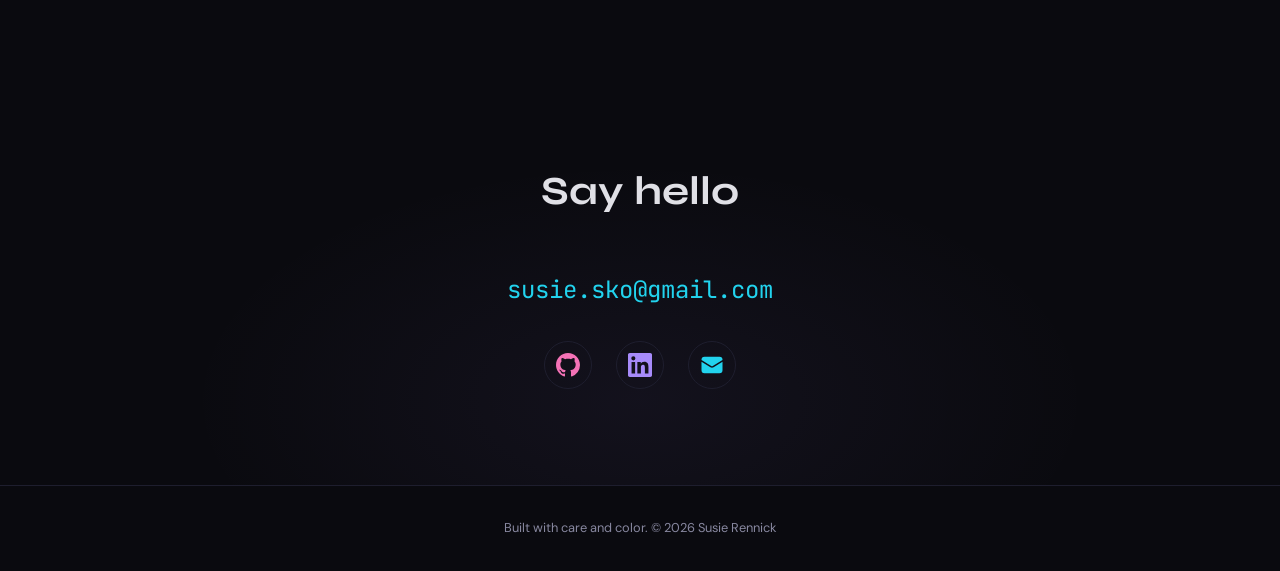
==== commit 0450b709: "feat: update project links and simplify KohanaMakes page Simplify KohanaMakes page to brief descript" ====
--- a/index.html
+++ b/index.html
@@ -54,7 +54,8 @@
             </div>
             <div class="card__links">
               <a href="projects/beading-platform.html" class="card__link">View project →</a>
-              <a href="#" class="card__link">Source ↗</a>
+              <a href="demo-coming-soon.html" class="card__link">Live demo ↗</a>
+              <a href="mailto:susie.sko@gmail.com" class="card__link">Email for source code ↗</a>
             </div>
           </div>
         </article>
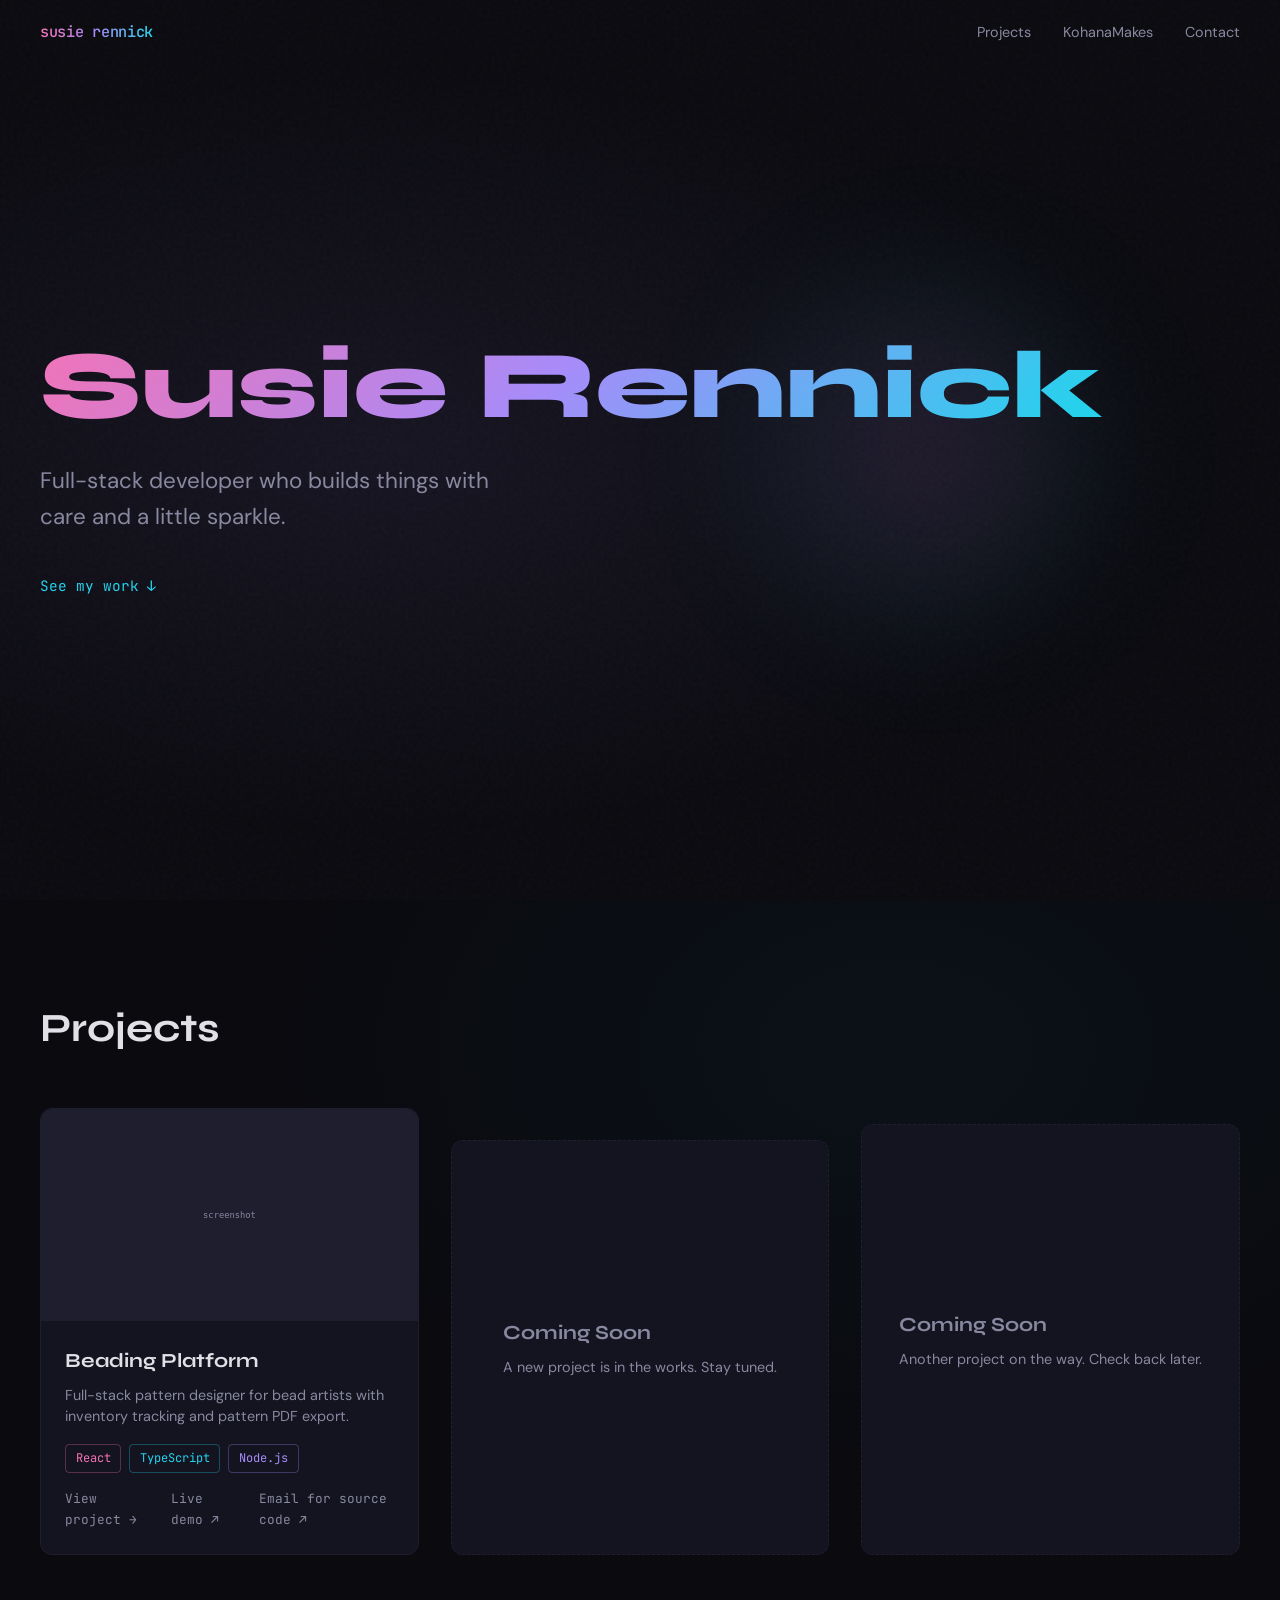
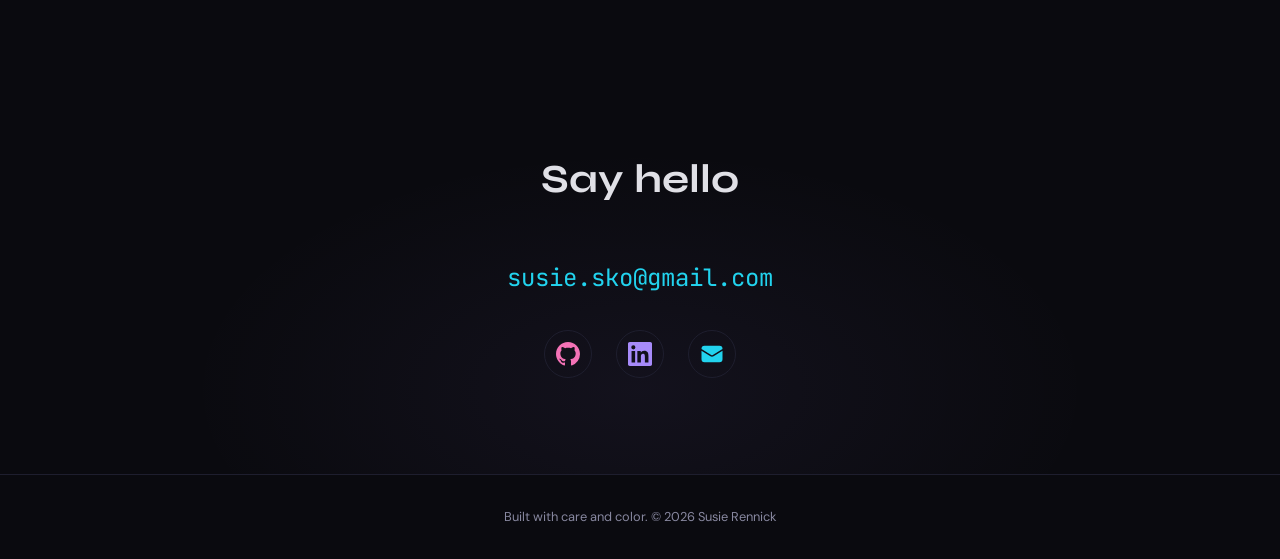
==== commit d0fc390a: "feat: replace placeholder projects with coming soon cards Co-Authored-By: Claude Opus 4.6 <noreply@a" ====
--- a/index.html
+++ b/index.html
@@ -55,45 +55,22 @@
             <div class="card__links">
               <a href="projects/beading-platform.html" class="card__link">View project →</a>
               <a href="demo-coming-soon.html" class="card__link">Live demo ↗</a>
-              <a href="mailto:susie.sko@gmail.com" class="card__link">Email for source code ↗</a>
+              <a href="mailto:susie.sko@gmail.com?subject=Beading%20Platform%20Source%20Code" class="card__link">Email for source code ↗</a>
             </div>
           </div>
         </article>
 
-        <article class="card card--cyan reveal">
-          <div class="card__image">
-            <img src="assets/images/placeholder.svg" alt="Project 2 screenshot" loading="lazy">
-          </div>
+        <article class="card card--cyan reveal card--coming-soon">
           <div class="card__body">
-            <h3 class="card__title">Project Two</h3>
-            <p class="card__desc">Short description of the project and what it does.</p>
-            <div class="card__tags">
-              <span class="tag tag--cyan">React</span>
-              <span class="tag tag--purple">Tailwind</span>
-            </div>
-            <div class="card__links">
-              <a href="#" class="card__link">View project →</a>
-              <a href="#" class="card__link">Source ↗</a>
-            </div>
+            <h3 class="card__title">Coming Soon</h3>
+            <p class="card__desc">A new project is in the works. Stay tuned.</p>
           </div>
         </article>
 
-        <article class="card card--purple reveal">
-          <div class="card__image">
-            <img src="assets/images/placeholder.svg" alt="Project 3 screenshot" loading="lazy">
-          </div>
+        <article class="card card--purple reveal card--coming-soon">
           <div class="card__body">
-            <h3 class="card__title">Project Three</h3>
-            <p class="card__desc">Short description of the project and what it does.</p>
-            <div class="card__tags">
-              <span class="tag tag--pink">HTML</span>
-              <span class="tag tag--cyan">CSS</span>
-              <span class="tag tag--purple">JS</span>
-            </div>
-            <div class="card__links">
-              <a href="#" class="card__link">View project →</a>
-              <a href="#" class="card__link">Source ↗</a>
-            </div>
+            <h3 class="card__title">Coming Soon</h3>
+            <p class="card__desc">Another project on the way. Check back later.</p>
           </div>
         </article>
 
--- a/css/styles.css
+++ b/css/styles.css
@@ -46,6 +46,9 @@
   background: var(--bg);
   line-height: 1.6;
   overflow-x: hidden;
+  min-height: 100vh;
+  display: flex;
+  flex-direction: column;
 }
 
 /* ── Grain overlay ── */
@@ -384,6 +387,29 @@
 
 .card__link:hover { color: var(--text); }
 
+/* Coming soon cards */
+.card--coming-soon {
+  border-style: dashed;
+  display: flex;
+  align-items: center;
+  justify-content: center;
+  min-height: 200px;
+}
+
+.card--coming-soon:hover {
+  transform: none;
+  border-color: var(--border);
+  box-shadow: none;
+}
+
+.card--coming-soon .card__title {
+  color: var(--text-muted);
+}
+
+.card--coming-soon .card__desc {
+  margin-bottom: 0;
+}
+
 /* ── Scroll reveal animation ── */
 .reveal {
   opacity: 0;
@@ -464,6 +490,7 @@
 
 /* ── Footer ── */
 .footer {
+  margin-top: auto;
   padding: 2rem;
   text-align: center;
   border-top: 1px solid var(--border);
